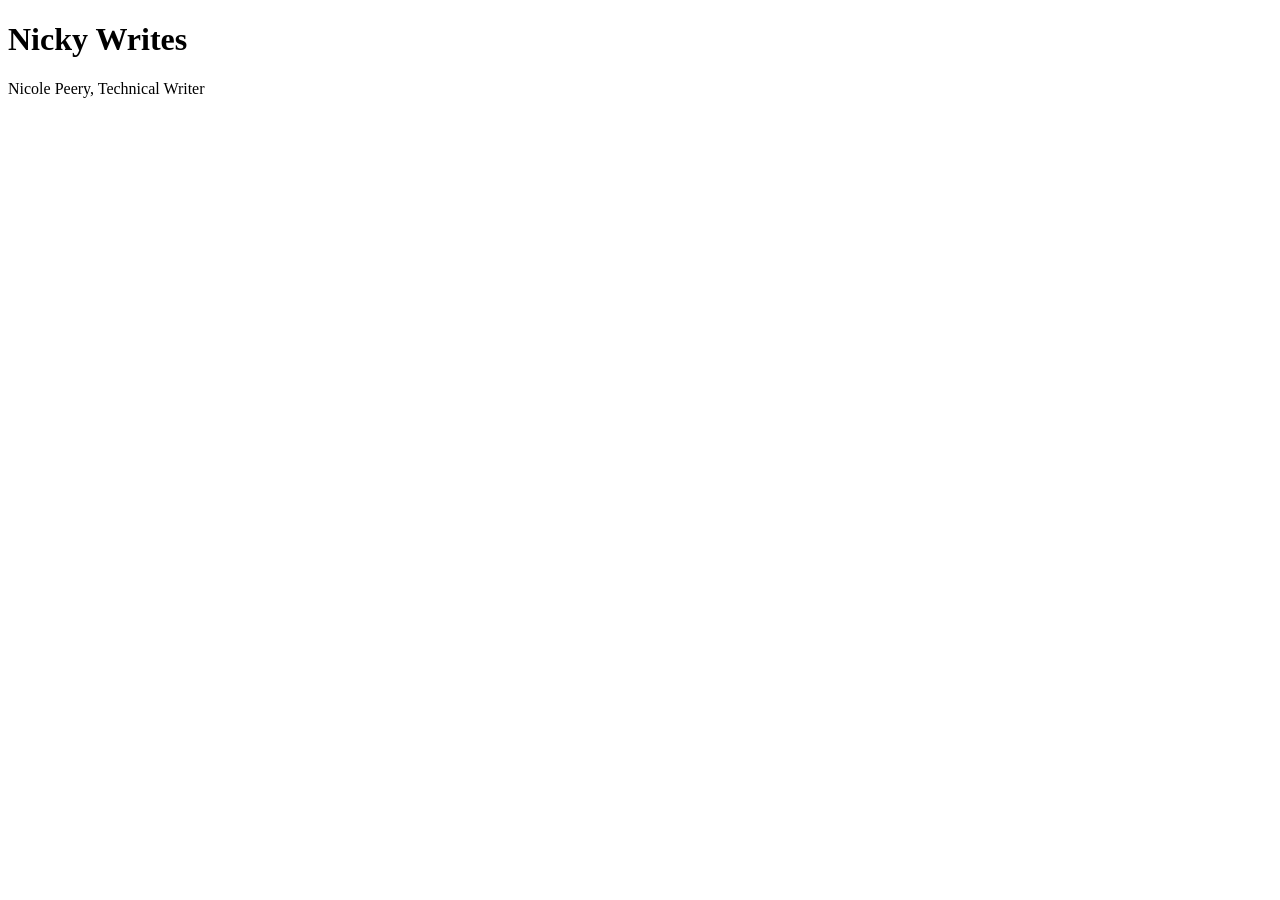
==== index.html @ 0f455ab0 "Add homepage" ====
<!DOCTYPE html>
<html lang="en">
<head>
  <meta charset="UTF-8">
  <meta name="viewport" content="width=device-width, initial-scale=1.0">
  <title>Nicky Writes</title>
</head>
<body>
  <h1>Nicky Writes</h1>
  <p>Nicole Peery, Technical Writer</p>
</body>
</html>
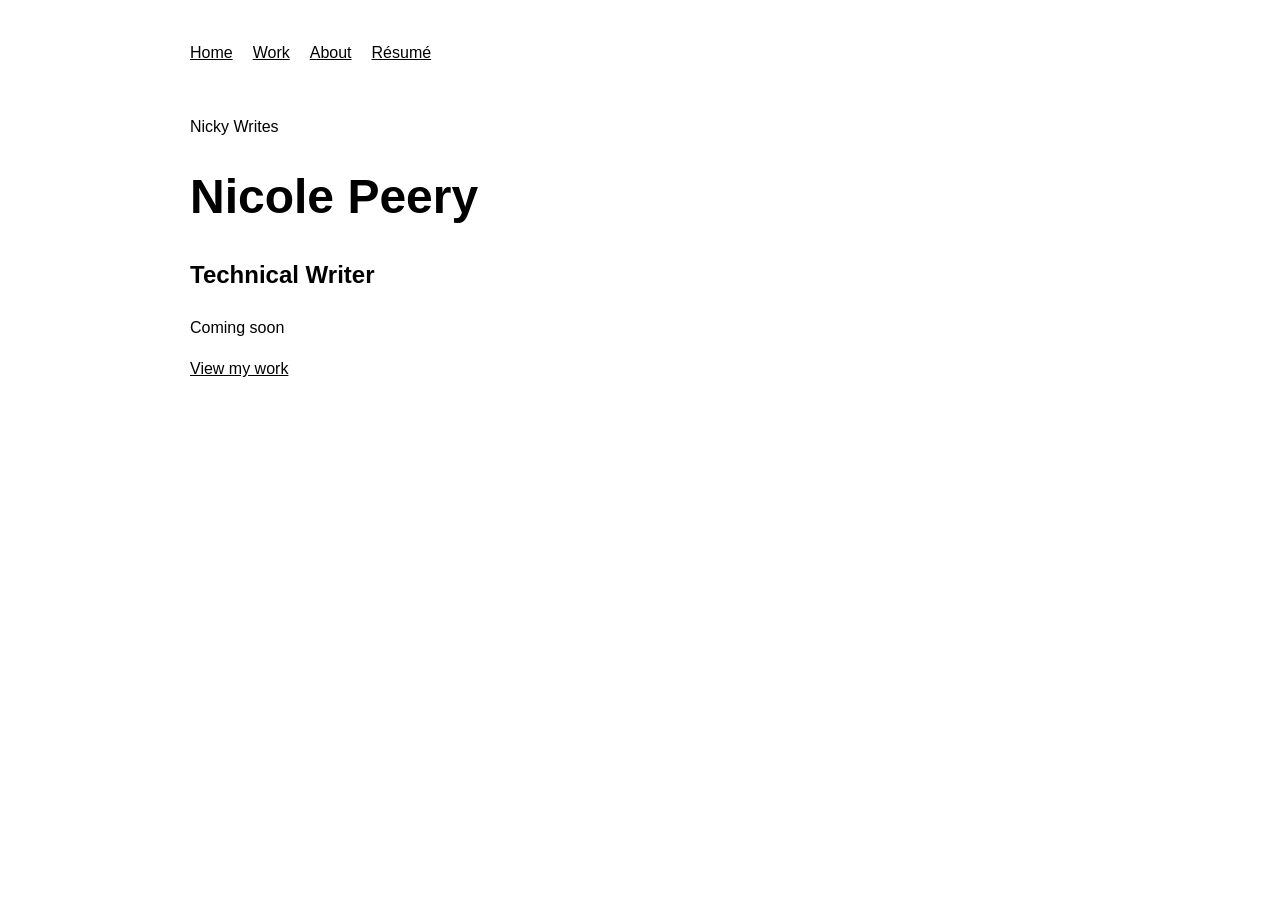
==== commit 1d2f47ca: "Build initial technical writing portfolio" ====
--- a/index.html
+++ b/index.html
@@ -3,10 +3,33 @@
 <head>
   <meta charset="UTF-8">
   <meta name="viewport" content="width=device-width, initial-scale=1.0">
-  <title>Nicky Writes</title>
+  <title>Nicky Writes | Nicole Peery, Technical Writer</title>
+  <link rel="stylesheet" href="assets/css/style.css">
 </head>
 <body>
-  <h1>Nicky Writes</h1>
-  <p>Nicole Peery, Technical Writer</p>
+
+  <nav>
+    <a href="index.html">Home</a>
+    <a href="work.html">Work</a>
+    <a href="about.html">About</a>
+    <a href="resume.html">Résumé</a>
+  </nav>
+
+  <main>
+    <p>Nicky Writes</p>
+
+    <h1>Nicole Peery</h1>
+
+    <h2>Technical Writer</h2>
+
+    <p>
+     Coming soon
+    </p>
+
+    <p>
+      <a href="work.html">View my work</a>
+    </p>
+  </main>
+
 </body>
-</html>
+</html>
--- a/assets/css/style.css
+++ b/assets/css/style.css
@@ -0,0 +1,106 @@
+body {
+  font-family: Arial, sans-serif;
+  max-width: 900px;
+  margin: 0 auto;
+  padding: 40px 24px;
+  line-height: 1.6;
+}
+
+nav {
+  display: flex;
+  gap: 20px;
+  margin-bottom: 48px;
+}
+
+a {
+  color: inherit;
+}
+
+h1 {
+  font-size: 3rem;
+  line-height: 1.1;
+}
+
+.project-grid {
+  display: grid;
+  grid-template-columns: repeat(2, 1fr);
+  gap: 24px;
+  margin-top: 32px;
+}
+
+.project-card {
+  border: 1px solid #ddd;
+  padding: 24px;
+}
+
+.project-card h2 {
+  margin-top: 0;
+  font-size: 1.4rem;
+}
+
+@media (max-width: 700px) {
+  .project-grid {
+    grid-template-columns: 1fr;
+  }
+}
+
+.project-page {
+  max-width: 760px;
+}
+
+.project-page section {
+  margin-top: 48px;
+}
+
+.project-page h2 {
+  margin-bottom: 12px;
+}
+
+.eyebrow {
+  font-size: 0.9rem;
+  font-weight: 700;
+  text-transform: uppercase;
+  letter-spacing: 0.08em;
+}
+
+.project-intro {
+  font-size: 1.25rem;
+  max-width: 650px;
+}
+
+.skill-list {
+  columns: 2;
+}
+
+.back-link {
+  margin-top: 56px;
+}
+
+@media (max-width: 700px) {
+  .skill-list {
+    columns: 1;
+  }
+}
+.artifact-preview {
+  display: block;
+  margin: 24px 0;
+}
+
+.artifact-preview img {
+  display: block;
+  width: 100%;
+  height: auto;
+  border: 1px solid #ddd;
+}
+
+.button {
+  display: inline-block;
+  padding: 10px 16px;
+  border: 1px solid currentColor;
+  text-decoration: none;
+  font-weight: 700;
+}
+
+.button:hover {
+  text-decoration: underline;
+}
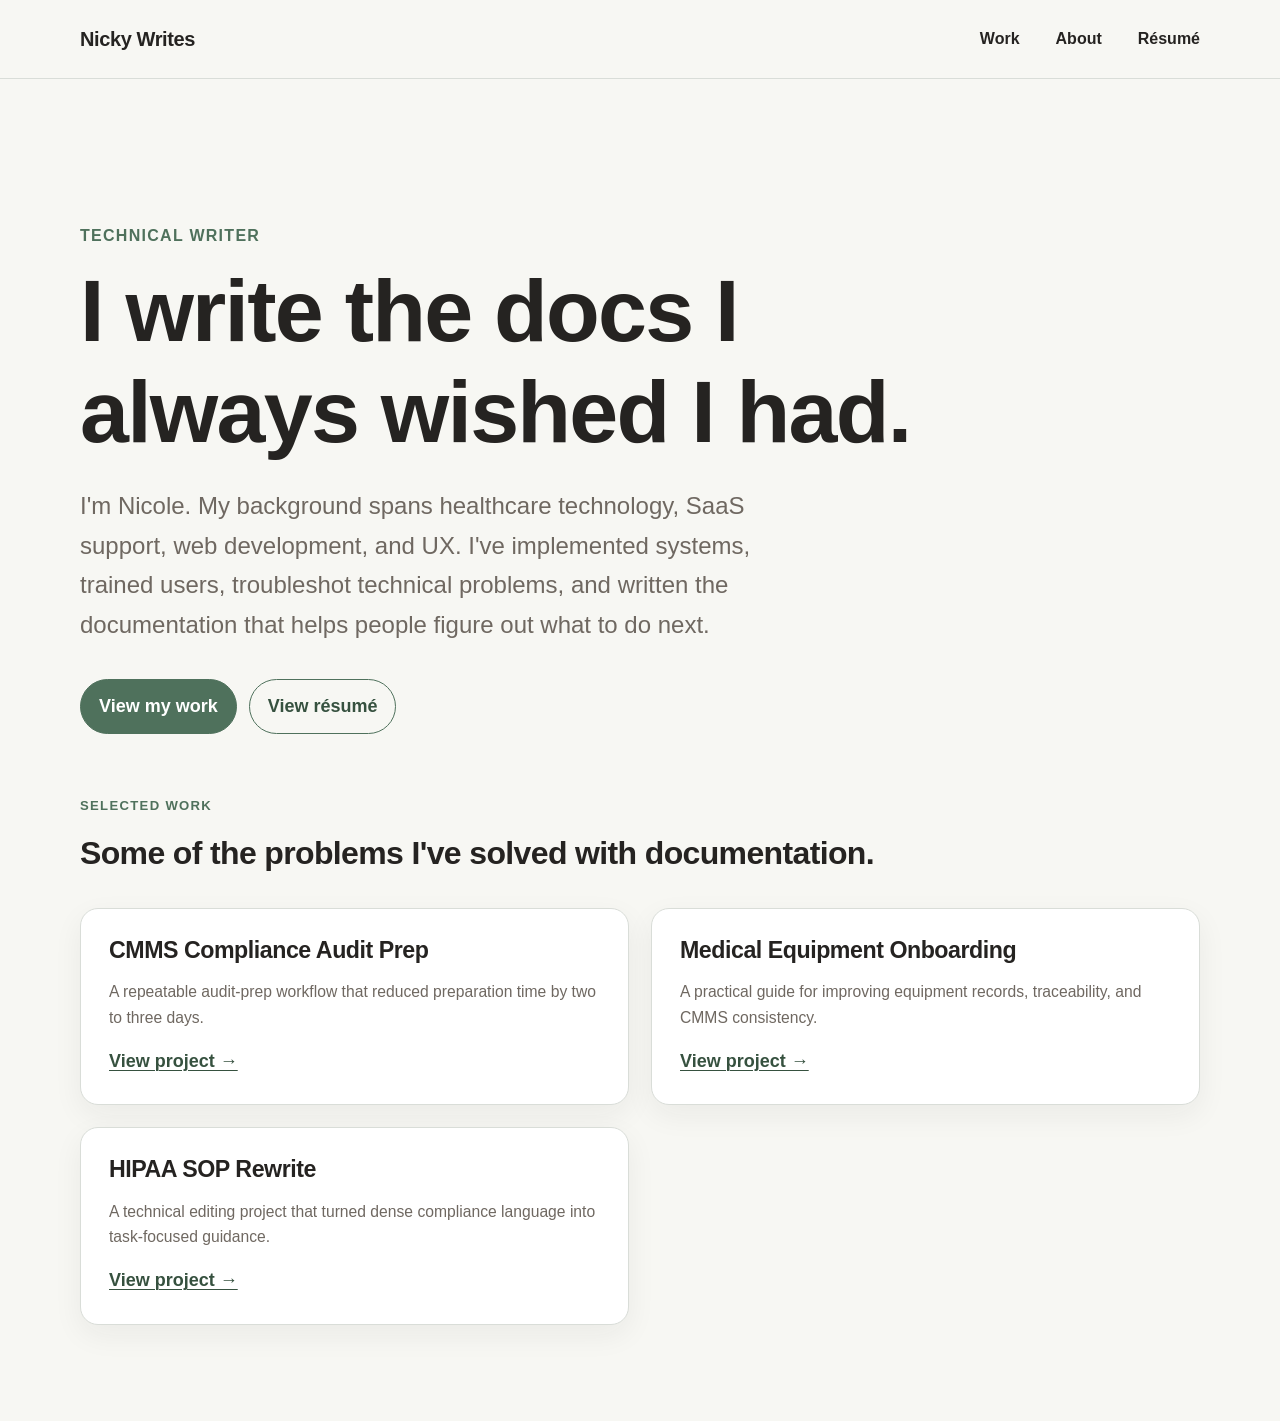
==== commit dba91684: "Complete technical writing portfolio" ====
--- a/index.html
+++ b/index.html
@@ -1,35 +1,114 @@
 <!DOCTYPE html>
 <html lang="en">
+
 <head>
   <meta charset="UTF-8">
   <meta name="viewport" content="width=device-width, initial-scale=1.0">
   <title>Nicky Writes | Nicole Peery, Technical Writer</title>
   <link rel="stylesheet" href="assets/css/style.css">
 </head>
+
 <body>
 
-  <nav>
-    <a href="index.html">Home</a>
-    <a href="work.html">Work</a>
-    <a href="about.html">About</a>
-    <a href="resume.html">Résumé</a>
-  </nav>
+  <header class="site-header">
+    <div class="site-header-inner">
+
+      <a class="site-name" href="index.html">
+        Nicky Writes
+      </a>
+
+      <nav class="site-nav" aria-label="Primary navigation">
+        <a href="work.html">Work</a>
+        <a href="about.html">About</a>
+        <a href="resume.html">Résumé</a>
+      </nav>
+
+    </div>
+  </header>
 
   <main>
-    <p>Nicky Writes</p>
 
-    <h1>Nicole Peery</h1>
+    <section class="hero">
 
-    <h2>Technical Writer</h2>
+      <p class="hero-role">Technical Writer</p>
 
-    <p>
-     Coming soon
-    </p>
+      <h1>
+        I write the docs I always wished I had.
+      </h1>
 
-    <p>
-      <a href="work.html">View my work</a>
-    </p>
+      <p class="hero-intro">
+        I'm Nicole. My background spans healthcare technology,
+        SaaS support, web development, and UX. I've implemented systems,
+        trained users, troubleshot technical problems, and written the
+        documentation that helps people figure out what to do next.
+      </p>
+
+      <div class="button-group">
+        <a class="button button-primary" href="work.html">
+          View my work
+        </a>
+
+        <a class="button" href="resume.html">
+          View résumé
+        </a>
+      </div>
+
+    </section>
+
+    <section>
+
+      <div class="section-heading">
+        <p class="eyebrow">Selected Work</p>
+        <h2>Some of the problems I've solved with documentation.</h2>
+      </div>
+
+      <div class="project-grid">
+
+        <article class="project-card">
+          <h2>CMMS Compliance Audit Prep</h2>
+
+          <p>
+            A repeatable audit-prep workflow that reduced preparation
+            time by two to three days.
+          </p>
+
+          <a href="projects/cmms-audit.html">
+            View project →
+          </a>
+        </article>
+
+        <article class="project-card">
+          <h2>Medical Equipment Onboarding</h2>
+
+          <p>
+            A practical guide for improving equipment records,
+            traceability, and CMMS consistency.
+          </p>
+
+          <a href="projects/equipment-onboarding.html">
+            View project →
+          </a>
+        </article>
+
+        <article class="project-card">
+          <h2>HIPAA SOP Rewrite</h2>
+
+          <p>
+            A technical editing project that turned dense compliance
+            language into task-focused guidance.
+          </p>
+
+          <a href="projects/hipaa-sop.html">
+            View project →
+          </a>
+        </article>
+
+      </div>
+
+    </section>
+
   </main>
 
 </body>
+
 </html>
--- a/assets/css/style.css
+++ b/assets/css/style.css
@@ -1,86 +1,302 @@
+:root {
+  --bg: #f7f7f3;
+  --surface: #ffffff;
+  --text: #252321;
+  --muted: #6f6861;
+  --green: #4f715c;
+  --green-dark: #36513f;
+  --line: #d9ddd8;
+  --soft: #eef1ec;
+
+  --max-width: 1120px;
+  --content-width: 760px;
+  --radius: 18px;
+  --shadow: 0 10px 30px rgba(37, 35, 33, 0.06);
+}
+
+* {
+  box-sizing: border-box;
+}
+
+html {
+  scroll-behavior: smooth;
+}
+
 body {
-  font-family: Arial, sans-serif;
+  margin: 0;
+  background: var(--bg);
+  color: var(--text);
+  font-family: Arial, Helvetica, sans-serif;
+  font-size: 18px;
+  line-height: 1.65;
+}
+
+a {
+  color: var(--green-dark);
+  text-decoration-thickness: 1px;
+  text-underline-offset: 3px;
+}
+
+a:hover {
+  color: var(--green);
+}
+
+
+/* Header */
+
+.site-header {
+  border-bottom: 1px solid var(--line);
+}
+
+.site-header-inner {
+  width: min(var(--max-width), calc(100% - 48px));
+  margin: 0 auto;
+  padding: 26px 0;
+
+  display: flex;
+  align-items: center;
+}
+
+.site-name {
+  color: var(--text);
+  font-size: 1.25rem;
+  font-weight: 800;
+  letter-spacing: -0.02em;
+  line-height: 1;
+  text-decoration: none;
+  white-space: nowrap;
+}
+
+.site-name:hover {
+  color: var(--green);
+}
+
+.site-nav {
+  width: auto;
+  max-width: none;
+  margin: 0 0 0 auto;
+  padding: 0;
+  border: 0;
+
+  display: flex;
+  align-items: center;
+  gap: 36px;
+}
+
+.site-nav a {
+  color: var(--text);
+  font-size: 1rem;
+  font-weight: 700;
+  text-decoration: none;
+  white-space: nowrap;
+}
+
+.site-nav a:hover {
+  color: var(--green);
+}
+
+
+/* Main layout */
+
+main {
+  width: min(var(--max-width), calc(100% - 48px));
+  margin: 0 auto;
+  padding: 72px 0 96px;
+}
+
+h1,
+h2,
+h3 {
+  line-height: 1.15;
+  letter-spacing: -0.02em;
+}
+
+h1 {
+  margin: 0 0 20px;
+  font-size: clamp(3rem, 7vw, 5.5rem);
   max-width: 900px;
-  margin: 0 auto;
-  padding: 40px 24px;
-  line-height: 1.6;
-}
-
-nav {
+}
+
+h2 {
+  margin-top: 0;
+  font-size: 2rem;
+}
+
+h3 {
+  font-size: 1.3rem;
+}
+
+p {
+  max-width: 760px;
+}
+
+
+/* Hero */
+
+.eyebrow {
+  margin-bottom: 18px;
+  color: var(--green);
+  font-size: 0.82rem;
+  font-weight: 700;
+  letter-spacing: 0.1em;
+  text-transform: uppercase;
+}
+
+.hero {
+  padding: 72px 0 48px;
+}
+
+.hero-role {
+  margin: 0 0 10px;
+  color: var(--green);
+  font-size: 1rem;
+  font-weight: 700;
+  text-transform: uppercase;
+  letter-spacing: 0.08em;
+}
+
+.hero-intro {
+  max-width: 720px;
+  margin-bottom: 34px;
+  color: var(--muted);
+  font-size: clamp(1.2rem, 2vw, 1.5rem);
+}
+
+
+/* Buttons */
+
+.button-group {
   display: flex;
-  gap: 20px;
-  margin-bottom: 48px;
-}
-
-a {
-  color: inherit;
-}
-
-h1 {
-  font-size: 3rem;
-  line-height: 1.1;
-}
+  flex-wrap: wrap;
+  gap: 12px;
+}
+
+.button {
+  display: inline-block;
+  padding: 12px 18px;
+  border: 1px solid var(--green);
+  border-radius: 999px;
+  color: var(--green-dark);
+  background: transparent;
+  font-weight: 700;
+  text-decoration: none;
+}
+
+.button:hover {
+  background: var(--green);
+  color: #fff;
+}
+
+.button-primary {
+  background: var(--green);
+  color: #fff;
+}
+
+.button-primary:hover {
+  background: var(--green-dark);
+}
+
+
+/* Sections */
+
+.section-heading {
+  margin-bottom: 28px;
+}
+
+.section-intro,
+.project-intro,
+.about-intro,
+.resume-intro {
+  color: var(--muted);
+  font-size: 1.25rem;
+  line-height: 1.5;
+}
+
+
+/* Project cards */
 
 .project-grid {
   display: grid;
-  grid-template-columns: repeat(2, 1fr);
-  gap: 24px;
-  margin-top: 32px;
+  grid-template-columns: repeat(2, minmax(0, 1fr));
+  gap: 22px;
+  margin-top: 36px;
 }
 
 .project-card {
-  border: 1px solid #ddd;
-  padding: 24px;
+  padding: 28px;
+  background: var(--surface);
+  border: 1px solid var(--line);
+  border-radius: var(--radius);
+  box-shadow: var(--shadow);
+
+  transition:
+    transform 0.18s ease,
+    box-shadow 0.18s ease,
+    border-color 0.18s ease;
+}
+
+.project-card:hover {
+  transform: translateY(-4px);
+  border-color: #bdc8bf;
+  box-shadow: 0 16px 40px rgba(37, 35, 33, 0.09);
 }
 
 .project-card h2 {
-  margin-top: 0;
-  font-size: 1.4rem;
-}
-
-@media (max-width: 700px) {
-  .project-grid {
-    grid-template-columns: 1fr;
-  }
-}
-
-.project-page {
-  max-width: 760px;
-}
-
-.project-page section {
-  margin-top: 48px;
-}
-
-.project-page h2 {
-  margin-bottom: 12px;
-}
-
-.eyebrow {
-  font-size: 0.9rem;
-  font-weight: 700;
-  text-transform: uppercase;
-  letter-spacing: 0.08em;
-}
-
-.project-intro {
-  font-size: 1.25rem;
-  max-width: 650px;
+  margin-bottom: 14px;
+  font-size: 1.45rem;
+}
+
+.project-card p {
+  color: var(--muted);
+  font-size: 0.98rem;
+}
+
+.project-card a {
+  font-weight: 700;
+}
+
+.project-card .eyebrow {
+  margin: 0 0 12px;
+  font-size: 0.72rem;
+}
+
+
+/* Interior pages */
+
+.project-page,
+.about-page,
+.resume-page {
+  max-width: var(--content-width);
+}
+
+.project-page section,
+.resume-highlights {
+  margin-top: 56px;
+}
+
+.project-page section+section {
+  padding-top: 4px;
+}
+
+.project-page ul {
+  padding-left: 1.2rem;
 }
 
 .skill-list {
   columns: 2;
-}
-
-.back-link {
-  margin-top: 56px;
-}
-
-@media (max-width: 700px) {
-  .skill-list {
-    columns: 1;
-  }
-}
+  column-gap: 40px;
+}
+
+
+/* Portfolio artifact */
+
+.artifact {
+  padding: 28px;
+  background: var(--soft);
+  border: 1px solid var(--line);
+  border-radius: var(--radius);
+}
+
 .artifact-preview {
   display: block;
   margin: 24px 0;
@@ -90,17 +306,72 @@
   display: block;
   width: 100%;
   height: auto;
-  border: 1px solid #ddd;
-}
-
-.button {
-  display: inline-block;
-  padding: 10px 16px;
-  border: 1px solid currentColor;
-  text-decoration: none;
-  font-weight: 700;
-}
-
-.button:hover {
-  text-decoration: underline;
+  border: 1px solid var(--line);
+  border-radius: 12px;
+  box-shadow: var(--shadow);
+}
+
+.back-link,
+.page-cta {
+  margin-top: 52px;
+}
+
+.work-page h1 {
+  max-width: 800px;
+  font-size: clamp(2.75rem, 5vw, 4.25rem);
+}
+
+.work-page .section-heading {
+  margin-bottom: 42px;
+}
+
+
+/* Mobile */
+
+@media (max-width: 760px) {
+  body {
+    font-size: 17px;
+  }
+
+  .site-header-inner {
+    width: min(100% - 32px, var(--max-width));
+    padding: 20px 0;
+  }
+
+  .site-name {
+    font-size: 1.05rem;
+  }
+
+  .site-nav {
+    gap: 14px;
+  }
+
+  .site-nav a {
+    font-size: 0.85rem;
+  }
+
+  .hero h1 {
+    font-size: clamp(2.7rem, 12vw, 3.4rem);
+  }
+
+  main {
+    width: min(100% - 32px, var(--max-width));
+    padding-top: 48px;
+  }
+
+  .project-page {
+    font-size: 18px;
+  }
+
+  .project-grid {
+    grid-template-columns: 1fr;
+  }
+
+  .skill-list {
+    columns: 1;
+  }
+
+  .hero {
+    padding-top: 48px;
+  }
 }
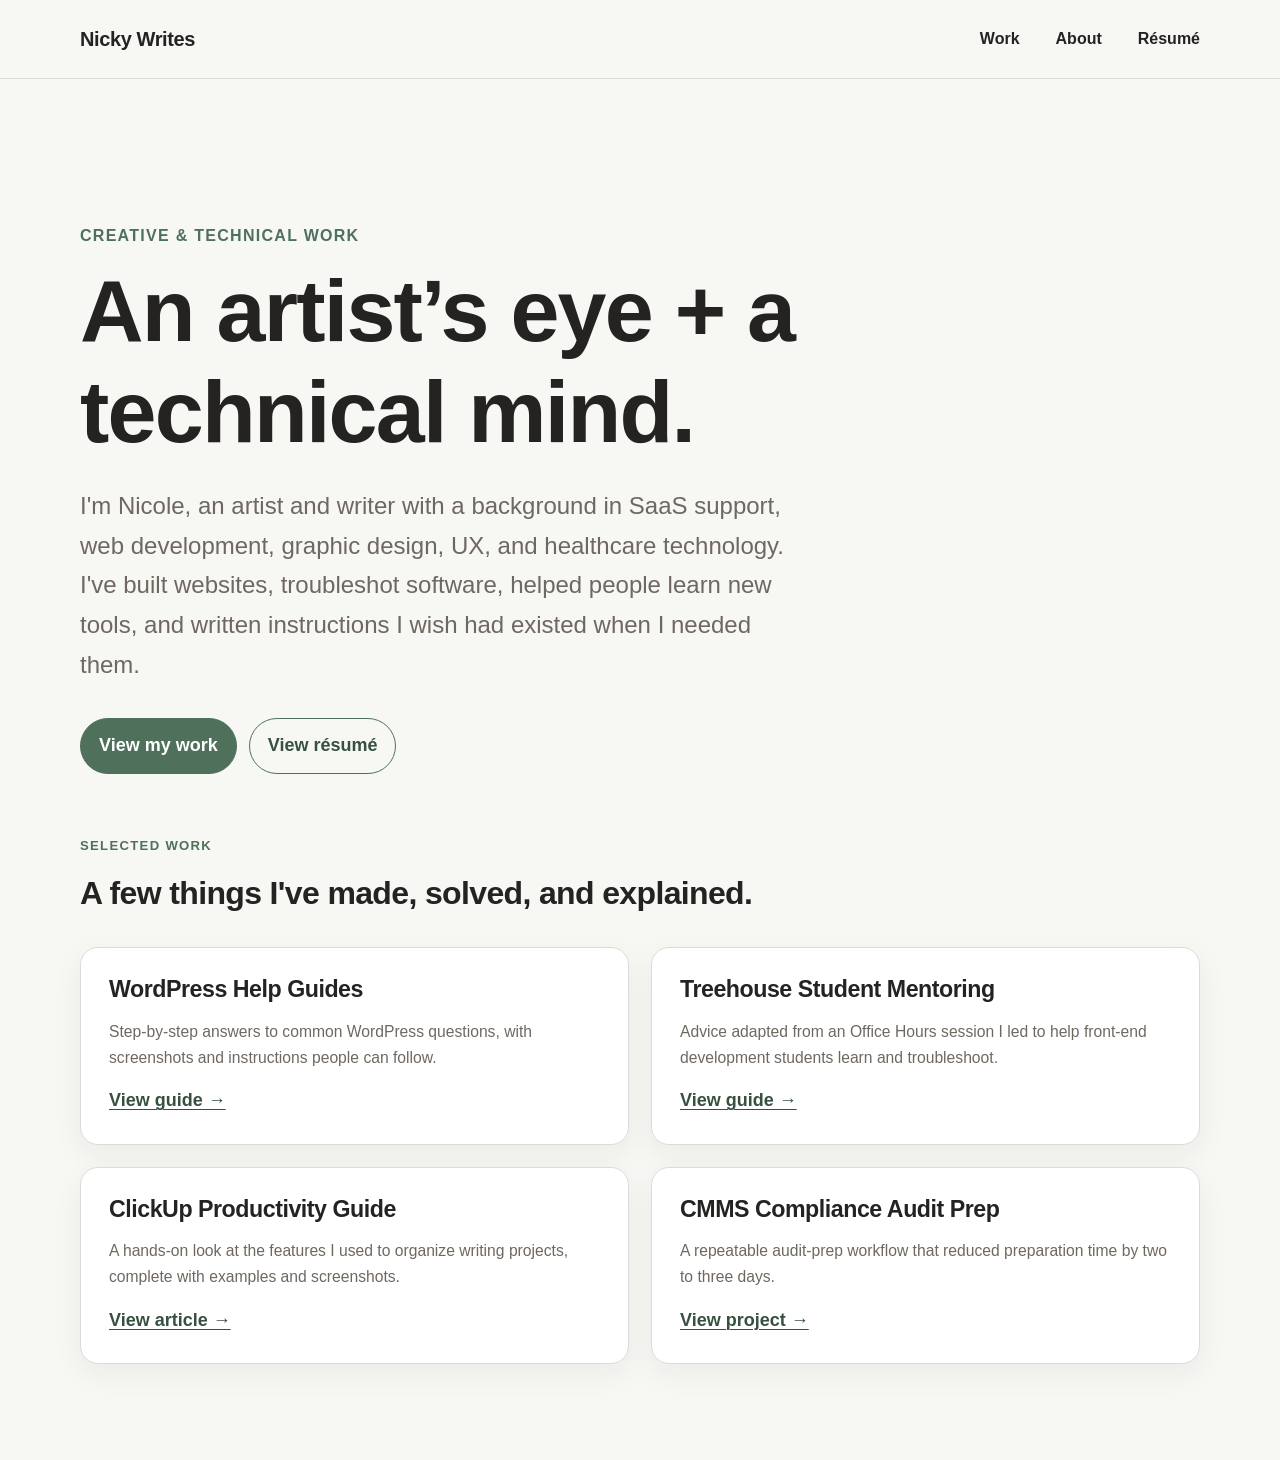
==== commit 136bf62e: "Update portfolio with creative and technical work" ====
--- a/index.html
+++ b/index.html
@@ -1,114 +1,65 @@
 <!DOCTYPE html>
 <html lang="en">
-
 <head>
   <meta charset="UTF-8">
   <meta name="viewport" content="width=device-width, initial-scale=1.0">
-  <title>Nicky Writes | Nicole Peery, Technical Writer</title>
+  <title>Nicky Writes | Nicole Peery, Creative & Technical Work</title>
   <link rel="stylesheet" href="assets/css/style.css">
 </head>
-
 <body>
-
-  <header class="site-header">
-    <div class="site-header-inner">
-
-      <a class="site-name" href="index.html">
-        Nicky Writes
-      </a>
-
-      <nav class="site-nav" aria-label="Primary navigation">
-        <a href="work.html">Work</a>
-        <a href="about.html">About</a>
-        <a href="resume.html">Résumé</a>
-      </nav>
-
-    </div>
-  </header>
-
+  <header class="site-header"><div class="site-header-inner">
+    <a class="site-name" href="index.html">Nicky Writes</a>
+    <nav class="site-nav" aria-label="Primary navigation">
+      <a href="work.html">Work</a><a href="about.html">About</a><a href="resume.html">Résumé</a>
+    </nav>
+  </div></header>
   <main>
-
     <section class="hero">
-
-      <p class="hero-role">Technical Writer</p>
-
-      <h1>
-        I write the docs I always wished I had.
-      </h1>
-
+      <p class="hero-role">Creative &amp; Technical Work</p>
+      <h1>An artist’s eye + a technical mind.</h1>
       <p class="hero-intro">
-        I'm Nicole. My background spans healthcare technology,
-        SaaS support, web development, and UX. I've implemented systems,
-        trained users, troubleshot technical problems, and written the
-        documentation that helps people figure out what to do next.
+        I'm Nicole, an artist and writer with a background in SaaS support, web development,
+        graphic design, UX, and healthcare technology. I've built websites, troubleshot
+        software, helped people learn new tools, and written instructions I wish had
+        existed when I needed them.
       </p>
-
       <div class="button-group">
-        <a class="button button-primary" href="work.html">
-          View my work
-        </a>
-
-        <a class="button" href="resume.html">
-          View résumé
-        </a>
+        <a class="button button-primary" href="work.html">View my work</a>
+        <a class="button" href="resume.html">View résumé</a>
       </div>
-
     </section>
-
     <section>
-
       <div class="section-heading">
         <p class="eyebrow">Selected Work</p>
-        <h2>Some of the problems I've solved with documentation.</h2>
+        <h2>A few things I've made, solved, and explained.</h2>
       </div>
-
       <div class="project-grid">
-
-        <article class="project-card">
-          <h2>CMMS Compliance Audit Prep</h2>
-
-          <p>
-            A repeatable audit-prep workflow that reduced preparation
-            time by two to three days.
-          </p>
-
-          <a href="projects/cmms-audit.html">
-            View project →
-          </a>
-        </article>
-
-        <article class="project-card">
-          <h2>Medical Equipment Onboarding</h2>
-
-          <p>
-            A practical guide for improving equipment records,
-            traceability, and CMMS consistency.
-          </p>
-
-          <a href="projects/equipment-onboarding.html">
-            View project →
-          </a>
-        </article>
-
-        <article class="project-card">
-          <h2>HIPAA SOP Rewrite</h2>
-
-          <p>
-            A technical editing project that turned dense compliance
-            language into task-focused guidance.
-          </p>
-
-          <a href="projects/hipaa-sop.html">
-            View project →
-          </a>
-        </article>
-
+      <article class="project-card">
+        
+        <h2>WordPress Help Guides</h2>
+        <p>Step-by-step answers to common WordPress questions, with screenshots and instructions people can follow.</p>
+        <a href="https://app.notion.com/p/1adfc95f0e3b80fba2c5c05270335a75">View guide →</a>
+      </article>
+      <article class="project-card">
+        
+        <h2>Treehouse Student Mentoring</h2>
+        <p>Advice adapted from an Office Hours session I led to help front-end development students learn and troubleshoot.</p>
+        <a href="https://app.notion.com/p/1adfc95f0e3b803f9c20c4aa027b262c">View guide →</a>
+      </article>
+      <article class="project-card">
+        
+        <h2>ClickUp Productivity Guide</h2>
+        <p>A hands-on look at the features I used to organize writing projects, complete with examples and screenshots.</p>
+        <a href="https://app.notion.com/p/1adfc95f0e3b8087b96edd5288189321">View article →</a>
+      </article>
+      <article class="project-card">
+        
+        <h2>CMMS Compliance Audit Prep</h2>
+        <p>A repeatable audit-prep workflow that reduced preparation time by two to three days.</p>
+        <a href="projects/cmms-audit.html">View project →</a>
+      </article>
       </div>
-
     </section>
-
   </main>
-
 </body>
-
-</html>+</html>
